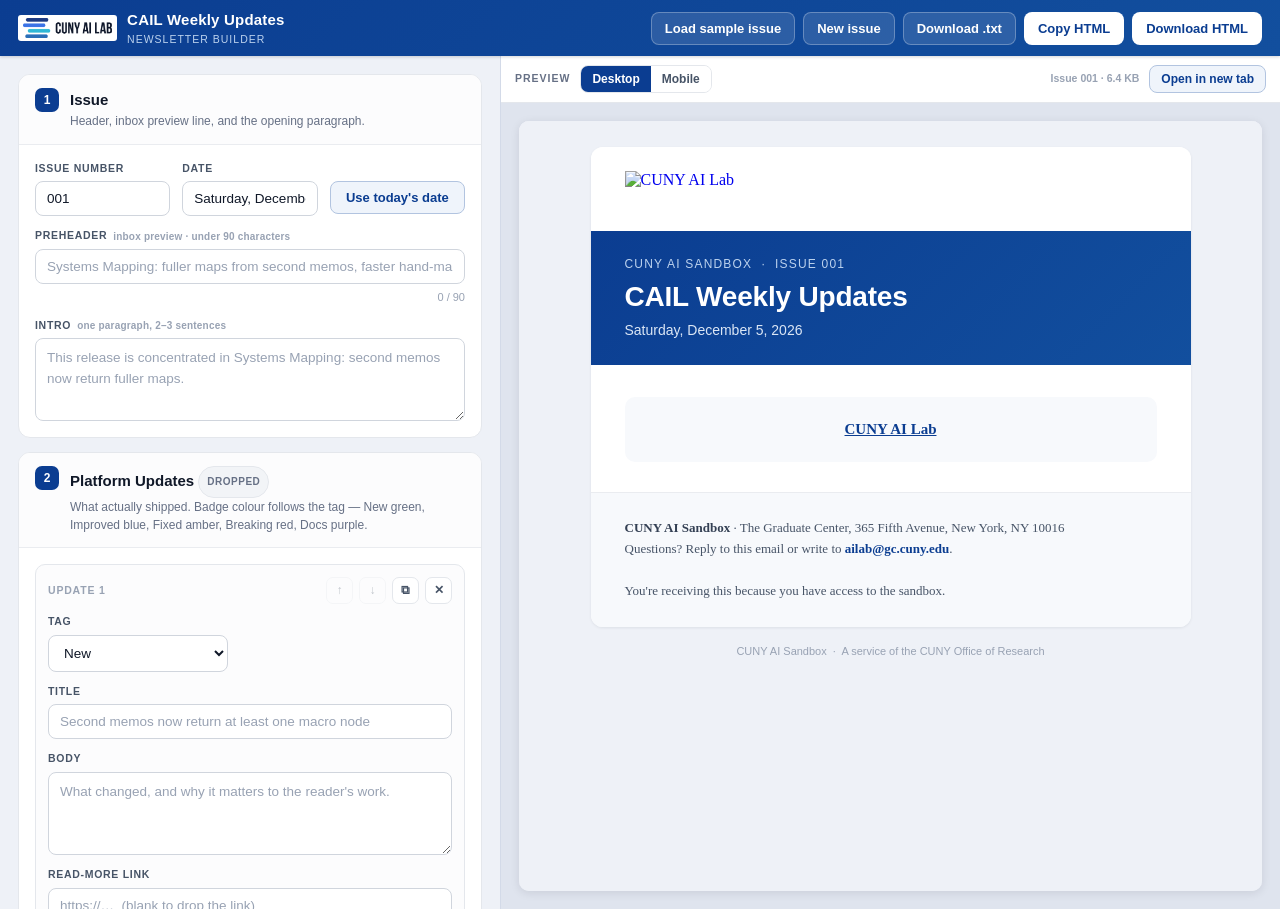
==== index.html @ 97129e76 "Initial commit: CAIL Sandbox Newsletter builder and sample issue" ====
<!DOCTYPE html>
<html lang="en">
<head>
<meta charset="utf-8">
<meta name="viewport" content="width=device-width, initial-scale=1">
<title>CAIL Weekly Updates — Newsletter Builder</title>
<link rel="stylesheet" href="styles.css">
</head>
<body>

<header class="topbar">
  <div class="brand">
    <img src="logo-horizontal.png" alt="CUNY AI Lab">
    <div>
      <div class="t">CAIL Weekly Updates</div>
      <div class="s">Newsletter builder</div>
    </div>
  </div>
  <div class="spacer"></div>
  <div class="actions">
    <span class="save-state" id="save-state"></span>
    <button class="btn-ghost" id="btn-sample" title="Fill the form with the published sample issue">Load sample issue</button>
    <button class="btn-ghost" id="btn-new" title="Start a blank issue">New issue</button>
    <button class="btn-ghost" id="btn-txt" title="Download the plain-text fallback (newsletter.txt)">Download .txt</button>
    <button class="btn-solid" id="btn-copy" title="Copy the newsletter HTML to the clipboard">Copy HTML</button>
    <button class="btn-solid" id="btn-download" title="Download the finished newsletter HTML">Download HTML</button>
  </div>
</header>

<main class="layout">
  <section class="formpane" id="formpane">

    <div class="sec">
      <div class="sec-head">
        <div class="num">1</div>
        <div>
          <div class="ttl">Issue</div>
          <div class="hint">Header, inbox preview line, and the opening paragraph.</div>
        </div>
      </div>
      <div class="sec-body">
        <div class="grid three">
          <div class="field">
            <label for="f-issue">Issue number</label>
            <input type="text" id="f-issue" data-path="meta.issue" placeholder="014">
          </div>
          <div class="field">
            <label for="f-date">Date</label>
            <input type="text" id="f-date" data-path="meta.date" placeholder="Monday, March 3, 2025">
          </div>
          <div class="field">
            <label>&nbsp;</label>
            <button class="btn-add" id="btn-today" style="border-style:solid; border-color:#b2c4e0;">Use today's date</button>
          </div>
        </div>
        <div class="grid" style="margin-top:12px;">
          <div class="field">
            <label for="f-preheader">Preheader <span class="opt">inbox preview · under 90 characters</span></label>
            <input type="text" id="f-preheader" data-path="meta.preheader" placeholder="Systems Mapping: fuller maps from second memos, faster hand-mapping.">
            <div class="counter" id="c-preheader">0 / 90</div>
          </div>
          <div class="field">
            <label for="f-intro">Intro <span class="opt">one paragraph, 2–3 sentences</span></label>
            <textarea id="f-intro" data-path="meta.intro" rows="3" placeholder="This release is concentrated in Systems Mapping: second memos now return fuller maps."></textarea>
          </div>
        </div>
      </div>
    </div>

    <div class="sec">
      <div class="sec-head">
        <div class="num">2</div>
        <div style="flex:1;">
          <div class="ttl">Platform Updates <span id="chip-updates"></span></div>
          <div class="hint">What actually shipped. Badge colour follows the tag — New green, Improved blue, Fixed amber, Breaking red, Docs purple.</div>
        </div>
      </div>
      <div class="sec-body">
        <div id="updates-list"></div>
        <div class="add-row" style="margin-bottom:14px;">
          <button class="btn-add" data-add="updates">+ Add update</button>
        </div>
        <div class="grid">
          <div class="field">
            <label for="f-why">Why this matters <span class="opt">one line · blank to drop</span></label>
            <input type="text" id="f-why" data-path="why" placeholder="Systems Mapping now sits beside Stem Splitter on the Tools portal.">
          </div>
          <div class="field">
            <label for="f-verif">Release verification <span class="opt">build/test evidence · blank to drop</span></label>
            <input type="text" id="f-verif" data-path="verification" placeholder="tests 214 passed · deployed 2025-03-03 14:02 ET">
          </div>
        </div>
      </div>
    </div>

    <div class="sec">
      <div class="sec-head">
        <div class="num">3</div>
        <div style="flex:1;">
          <div class="ttl">Tool Spotlight <span id="chip-tool"></span></div>
          <div class="hint">One tool or use case per issue, with a copy-paste snippet and a single call to action.</div>
        </div>
      </div>
      <div class="sec-body">
        <div class="grid two">
          <div class="field">
            <label for="f-tool-name">Tool name</label>
            <input type="text" id="f-tool-name" data-path="tool.name" placeholder="Systems Mapping">
          </div>
          <div class="field">
            <label for="f-tool-author">Contributed by</label>
            <input type="text" id="f-tool-author" data-path="tool.author" placeholder="Zach, via Codex">
          </div>
        </div>
        <div class="grid" style="margin-top:12px;">
          <div class="field">
            <label for="f-tool-tagline">Tagline <span class="opt">one line</span></label>
            <input type="text" id="f-tool-tagline" data-path="tool.tagline" placeholder="Concept mapping for policy and systems coursework, now on the Tools portal.">
          </div>
          <div class="field">
            <label for="f-tool-body">Body <span class="opt">2–4 sentences</span></label>
            <textarea id="f-tool-body" data-path="tool.body" rows="4" placeholder="Systems Mapping is a concept-mapping workspace for policy and systems coursework."></textarea>
          </div>
          <div class="field">
            <label for="f-tool-code">Code snippet <span class="opt">optional · write "none" to drop the block</span></label>
            <textarea id="f-tool-code" data-path="tool.code" rows="3" placeholder="pip install cail-sandbox"></textarea>
          </div>
          <div class="grid two">
            <div class="field">
              <label for="f-tool-cta">Button label <span class="opt">default: Access the tool</span></label>
              <input type="text" id="f-tool-cta" data-path="tool.cta" placeholder="Access the tool">
            </div>
            <div class="field">
              <label for="f-tool-link">Call-to-action link</label>
              <input type="text" id="f-tool-link" data-path="tool.link" placeholder="https://ailab.gc.cuny.edu/tools/">
            </div>
          </div>
        </div>
      </div>
    </div>

    <div class="sec">
      <div class="sec-head">
        <div class="num">4</div>
        <div style="flex:1;">
          <div class="ttl">Research and Projects <span id="chip-research"></span></div>
          <div class="hint">Work running in the sandbox. Leave empty and the whole section is dropped from the email.</div>
        </div>
      </div>
      <div class="sec-body">
        <div id="research-list"></div>
        <div class="add-row">
          <button class="btn-add" data-add="research">+ Add project</button>
        </div>
      </div>
    </div>

    <div class="sec">
      <div class="sec-head">
        <div class="num">5</div>
        <div style="flex:1;">
          <div class="ttl">Events and Workshops <span id="chip-events"></span></div>
          <div class="hint">Workshops, demos, deadlines. Leave empty and the whole section is dropped.</div>
        </div>
      </div>
      <div class="sec-body">
        <div id="events-list"></div>
        <div class="add-row">
          <button class="btn-add" data-add="events">+ Add event</button>
        </div>
      </div>
    </div>

    <div class="sec">
      <div class="sec-head">
        <div class="num">6</div>
        <div>
          <div class="ttl">Links and Footer</div>
          <div class="hint">Defaults are pre-filled from the published sample. All links must be absolute.</div>
        </div>
      </div>
      <div class="sec-body">
        <div class="grid two">
          <div class="field">
            <label for="f-lab">CUNY AI Lab URL</label>
            <input type="text" id="f-lab" data-path="links.lab_url" placeholder="https://ailab.gc.cuny.edu">
          </div>
          <div class="field">
            <label for="f-logo">Logo URL</label>
            <input type="text" id="f-logo" data-path="links.logo_url" placeholder="https://ailab.gc.cuny.edu/images/logo-horizontal.png">
          </div>
          <div class="field">
            <label for="f-address">Footer address</label>
            <input type="text" id="f-address" data-path="footer.address" placeholder="The Graduate Center, 365 Fifth Avenue, New York, NY 10016">
          </div>
          <div class="field">
            <label for="f-email">Contact email</label>
            <input type="text" id="f-email" data-path="footer.contact_email" placeholder="ailab@gc.cuny.edu">
          </div>
          <div class="field">
            <label for="f-archive">Past issues URL</label>
            <input type="text" id="f-archive" data-path="footer.archive" placeholder="https://ailab.gc.cuny.edu/newsletter/">
          </div>
          <div class="field">
            <label for="f-unsub">Unsubscribe URL</label>
            <input type="text" id="f-unsub" data-path="footer.unsubscribe" placeholder="https://ailab.gc.cuny.edu/newsletter/unsubscribe">
          </div>
        </div>
      </div>
    </div>

    <div class="sec">
      <div class="sec-head">
        <div class="num" style="background:#475467;">&#10003;</div>
        <div>
          <div class="ttl">Pre-send checks</div>
          <div class="hint">Runs against the template rules in the README.</div>
        </div>
      </div>
      <div class="sec-body">
        <div class="checks" id="checks"></div>
      </div>
    </div>

    <div class="sec">
      <div class="sec-head">
        <div class="num" style="background:#475467;">&#8997;</div>
        <div>
          <div class="ttl">Draft</div>
          <div class="hint">Your work is saved in this browser automatically. Export a file to hand off or back up.</div>
        </div>
      </div>
      <div class="sec-body">
        <div class="add-row">
          <button class="btn-add" id="btn-export">Export draft (.json)</button>
          <button class="btn-add" id="btn-import">Import draft (.json)</button>
          <button class="btn-add" id="btn-reset" style="color:#b42318; background:#fef3f2; border-color:#fecdca;">Clear saved draft</button>
          <input type="file" id="file-import" accept="application/json,.json" hidden>
        </div>
      </div>
    </div>

    <details class="adv" style="margin:4px 2px 0;">
      <summary>Formatting help and house style</summary>
      <div class="help">
        Body fields accept light inline formatting: <code class="k">**bold**</code>,
        <code class="k">*italic*</code>, <code class="k">`code`</code>, and
        <code class="k">[label](https://…)</code>. Everything else is escaped, so stray
        <code class="k">&lt;</code> characters are safe.<br><br>
        <b>Voice and style:</b> plain declarative sentences. No exclamation points, no emoji, no hype
        adjectives. State what changed and why it matters to the reader's work. Prefer concrete numbers
        and dates over "recently" and "soon".<br><br>
        <b>Sending:</b> download both the HTML and the .txt, and send them as
        <code class="k">multipart/alternative</code>. Test in Gmail, Apple Mail, and Outlook first.
      </div>
    </details>

  </section>

  <section class="previewpane">
    <div class="preview-toolbar">
      <span class="lbl">Preview</span>
      <div class="seg" id="view-seg">
        <button data-view="desktop" class="on">Desktop</button>
        <button data-view="mobile">Mobile</button>
      </div>
      <div class="spacer"></div>
      <span class="lbl" id="preview-meta" style="text-transform:none; letter-spacing:0; font-weight:600; color:#98a2b3;"></span>
      <button class="btn-add" id="btn-open" style="border-style:solid; border-color:#b2c4e0; padding:6px 11px; font-size:12px;">Open in new tab</button>
    </div>
    <div class="preview-scroll">
      <iframe id="preview" title="Newsletter preview"></iframe>
    </div>
  </section>
</main>

<div class="toast" id="toast"></div>

<script src="app.js"></script>
</body>
</html>
---- styles.css ----
/* ==========================================================================
   CAIL Weekly Updates — Newsletter Builder
   UI chrome only. The generated email carries its own inline CSS.
   ========================================================================== */

:root{
  --blue:#0b3d91;
  --blue-2:#124f9e;
  --ink:#101828;
  --muted:#475467;
  --soft:#667085;
  --line:#e4e7ec;
  --line-2:#eaecf0;
  --bg:#eef1f7;
  --card:#ffffff;
  --red:#b42318;
  --amber:#b54708;
}
*{box-sizing:border-box;}
html,body{height:100%;}
body{
  margin:0;
  background:var(--bg);
  color:var(--ink);
  font-family:-apple-system,BlinkMacSystemFont,"Segoe UI",Roboto,Helvetica,Arial,sans-serif;
  font-size:14px;
  line-height:1.5;
  -webkit-font-smoothing:antialiased;
}
h1,h2,h3,h4{font-family:"Trebuchet MS","Segoe UI",Tahoma,Verdana,sans-serif;}

/* ---------------- top bar ---------------- */
.topbar{
  position:sticky; top:0; z-index:50;
  display:flex; align-items:center; gap:14px; flex-wrap:wrap;
  padding:9px 18px;
  background:linear-gradient(135deg,#0b3d91 0%,#124f9e 100%);
  color:#fff;
  box-shadow:0 1px 3px rgba(16,24,40,.18);
}
.brand{display:flex; align-items:center; gap:10px; min-width:0;}
.brand img{height:26px; width:auto; display:block; border-radius:3px; background:#fff; padding:3px 5px;}
.brand .t{font-family:"Trebuchet MS",Tahoma,sans-serif; font-weight:700; font-size:15px; letter-spacing:.2px; white-space:nowrap;}
.brand .s{font-size:10.5px; color:#bcd2ee; letter-spacing:1px; text-transform:uppercase; white-space:nowrap;}
.spacer{flex:1;}
.actions{display:flex; gap:8px; flex-wrap:wrap; align-items:center;}
button{
  font-family:inherit; font-size:13px; font-weight:600;
  border-radius:8px; border:1px solid transparent;
  padding:8px 13px; cursor:pointer;
  transition:background .15s,border-color .15s,transform .05s;
  white-space:nowrap;
}
button:active{transform:translateY(1px);}
.btn-ghost{background:rgba(255,255,255,.12); border-color:rgba(255,255,255,.28); color:#fff;}
.btn-ghost:hover{background:rgba(255,255,255,.22);}
.btn-solid{background:#fff; color:var(--blue);}
.btn-solid:hover{background:#e8eefb;}
.save-state{font-size:11px; color:#bcd2ee; letter-spacing:.4px; min-width:86px; text-align:right;}

/* ---------------- layout ---------------- */
.layout{
  display:grid;
  grid-template-columns:minmax(430px,1fr) minmax(0,780px);
  align-items:start;
  height:calc(100vh - 47px);
}
.formpane{overflow-y:auto; padding:18px 18px 140px; height:100%;}
.previewpane{height:100%; display:flex; flex-direction:column; background:#dfe4ee; border-left:1px solid #d3dae8;}
.preview-toolbar{
  display:flex; align-items:center; gap:10px; flex-wrap:wrap;
  padding:9px 14px; background:#fff; border-bottom:1px solid var(--line);
}
.preview-toolbar .lbl{font-size:10.5px; text-transform:uppercase; letter-spacing:1px; color:var(--soft); font-weight:700;}
.seg{display:inline-flex; border:1px solid var(--line); border-radius:8px; overflow:hidden;}
.seg button{background:#fff; color:var(--muted); border-radius:0; border:0; padding:6px 11px; font-size:12px;}
.seg button.on{background:var(--blue); color:#fff;}
.preview-scroll{flex:1; overflow:auto; padding:18px;}
#preview{display:block; margin:0 auto; width:100%; height:100%; min-height:520px; border:0; background:#eef1f7; border-radius:10px; box-shadow:0 2px 10px rgba(16,24,40,.10);}

/* ---------------- form ---------------- */
.sec{background:var(--card); border:1px solid var(--line); border-radius:12px; margin-bottom:14px; overflow:hidden;}
.sec-head{display:flex; align-items:flex-start; gap:11px; padding:13px 16px; border-bottom:1px solid var(--line-2); background:#fcfcfd;}
.num{
  flex:0 0 auto; width:24px; height:24px; border-radius:7px; background:var(--blue); color:#fff;
  display:grid; place-items:center; font-size:12px; font-weight:700; font-family:"Trebuchet MS",sans-serif;
}
.sec-head .ttl{font-family:"Trebuchet MS",Tahoma,sans-serif; font-weight:700; font-size:15px; line-height:24px;}
.sec-head .hint{font-size:12px; color:var(--soft); line-height:1.45; margin-top:1px;}
.sec-body{padding:16px;}
.grid{display:grid; gap:12px;}
.grid.two{grid-template-columns:1fr 1fr;}
.grid.three{grid-template-columns:1fr 1fr 1fr;}
.field{display:flex; flex-direction:column; gap:5px; min-width:0;}
.field > label{
  font-size:10.5px; font-weight:700; letter-spacing:.7px; text-transform:uppercase; color:#475467;
  display:flex; align-items:center; gap:6px;
}
.field .opt{font-weight:600; letter-spacing:.2px; color:#98a2b3; text-transform:none; font-size:10px;}
input[type=text], input[type=url], input[type=email], textarea, select{
  font-family:inherit; font-size:13.5px; color:var(--ink);
  padding:9px 11px; border:1px solid #d0d5dd; border-radius:8px; background:#fff; width:100%;
  transition:border-color .15s, box-shadow .15s;
}
textarea{resize:vertical; min-height:60px; line-height:1.55;}
input:focus, textarea:focus, select:focus{outline:none; border-color:var(--blue); box-shadow:0 0 0 3px rgba(11,61,145,.13);}
input::placeholder, textarea::placeholder{color:#98a2b3;}
.counter{font-size:11px; color:#98a2b3; text-align:right;}
.counter.warn{color:var(--amber); font-weight:700;}

/* repeatable item cards */
.item{border:1px solid var(--line); border-radius:10px; background:#fcfcfd; padding:12px; margin-bottom:10px;}
.item-head{display:flex; align-items:center; gap:6px; margin-bottom:10px;}
.item-head .idx{font-size:10.5px; font-weight:700; letter-spacing:.8px; text-transform:uppercase; color:#98a2b3;}
.item-head .grow{flex:1;}
.icon-btn{
  background:#fff; border:1px solid var(--line); color:var(--muted); border-radius:7px;
  width:27px; height:27px; padding:0; display:grid; place-items:center; font-size:12px; line-height:1;
}
.icon-btn:hover:not(:disabled){background:#f2f4f7; border-color:#d0d5dd; color:var(--ink);}
.icon-btn:disabled{opacity:.32; cursor:not-allowed;}
.icon-btn.del:hover{background:#fef3f2; border-color:#fecdca; color:var(--red);}
.add-row{display:flex; gap:8px; flex-wrap:wrap;}
.btn-add{background:#eff4fb; color:var(--blue); border:1px dashed #b2c4e0;}
.btn-add:hover{background:#e4ecf8; border-color:#7fa3d4;}

/* chips */
.chip{display:inline-flex; align-items:center; gap:5px; font-size:10px; font-weight:700; letter-spacing:.5px; text-transform:uppercase; padding:3px 8px; border-radius:20px; white-space:nowrap; vertical-align:middle;}
.chip.on{background:#ecfdf3; color:#067647; border:1px solid #abefc6;}
.chip.off{background:#f2f4f7; color:#667085; border:1px solid #e4e7ec;}

/* validation */
.checks{display:flex; flex-direction:column; gap:8px;}
.check{display:flex; gap:8px; align-items:flex-start; font-size:12.5px; line-height:1.45; color:var(--muted);}
.check .dot{flex:0 0 auto; width:7px; height:7px; border-radius:50%; margin-top:6px; background:#12b76a;}
.check.warn .dot{background:#f79009;}
.check.warn{color:#93370d;}
.check .fix{color:#98a2b3;}

.help{
  font-size:12px; color:var(--soft); background:#f7f9fc; border-left:3px solid var(--blue);
  border-radius:5px; padding:9px 12px; line-height:1.55;
}
.help b{color:var(--ink);}
code.k{
  font-family:ui-monospace,SFMono-Regular,Menlo,Consolas,monospace; font-size:11.5px;
  background:#eef1f7; border:1px solid #e0e5ee; border-radius:4px; padding:1px 5px; color:#344054;
}
details.adv summary{cursor:pointer; font-size:11px; font-weight:700; color:var(--soft); letter-spacing:.6px; text-transform:uppercase; padding:4px 2px;}
details.adv[open] summary{margin-bottom:10px;}

/* toast */
.toast{
  position:fixed; left:50%; bottom:26px; transform:translate(-50%,14px);
  background:#101828; color:#fff; font-size:13px; font-weight:600;
  padding:10px 18px; border-radius:9px; opacity:0; pointer-events:none;
  transition:opacity .2s, transform .2s; z-index:200; box-shadow:0 6px 20px rgba(16,24,40,.25);
}
.toast.show{opacity:1; transform:translate(-50%,0);}

@media (max-width:1080px){
  .layout{grid-template-columns:1fr; height:auto;}
  .formpane{height:auto; overflow:visible;}
  .previewpane{height:auto; border-left:0; border-top:1px solid #d3dae8;}
  .preview-scroll{max-height:none;}
  #preview{height:82vh;}
}
@media (max-width:640px){
  .grid.two,.grid.three{grid-template-columns:1fr;}
  .save-state{display:none;}
  .formpane{padding:14px 12px 100px;}
}
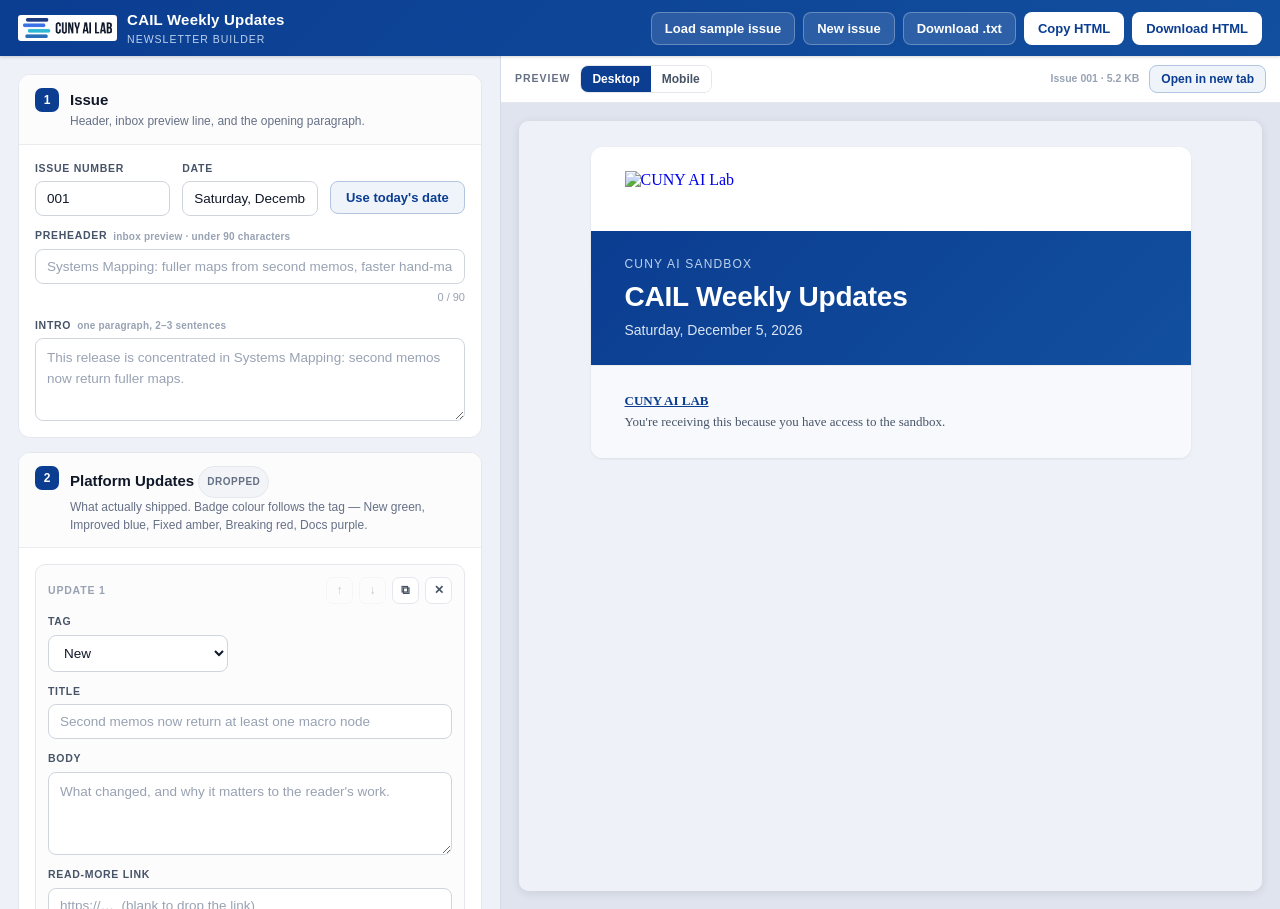
==== commit 312b8b45: "Update newsletter header and footer - Remove the "· Issue NNN" suffix from the top header eyebrow - " ====
--- a/index.html
+++ b/index.html
@@ -175,8 +175,8 @@
       <div class="sec-head">
         <div class="num">6</div>
         <div>
-          <div class="ttl">Links and Footer</div>
-          <div class="hint">Defaults are pre-filled from the published sample. All links must be absolute.</div>
+          <div class="ttl">Links</div>
+          <div class="hint">Logo and lab URL. All links must be absolute.</div>
         </div>
       </div>
       <div class="sec-body">
@@ -188,22 +188,6 @@
           <div class="field">
             <label for="f-logo">Logo URL</label>
             <input type="text" id="f-logo" data-path="links.logo_url" placeholder="https://ailab.gc.cuny.edu/images/logo-horizontal.png">
-          </div>
-          <div class="field">
-            <label for="f-address">Footer address</label>
-            <input type="text" id="f-address" data-path="footer.address" placeholder="The Graduate Center, 365 Fifth Avenue, New York, NY 10016">
-          </div>
-          <div class="field">
-            <label for="f-email">Contact email</label>
-            <input type="text" id="f-email" data-path="footer.contact_email" placeholder="ailab@gc.cuny.edu">
-          </div>
-          <div class="field">
-            <label for="f-archive">Past issues URL</label>
-            <input type="text" id="f-archive" data-path="footer.archive" placeholder="https://ailab.gc.cuny.edu/newsletter/">
-          </div>
-          <div class="field">
-            <label for="f-unsub">Unsubscribe URL</label>
-            <input type="text" id="f-unsub" data-path="footer.unsubscribe" placeholder="https://ailab.gc.cuny.edu/newsletter/unsubscribe">
           </div>
         </div>
       </div>
